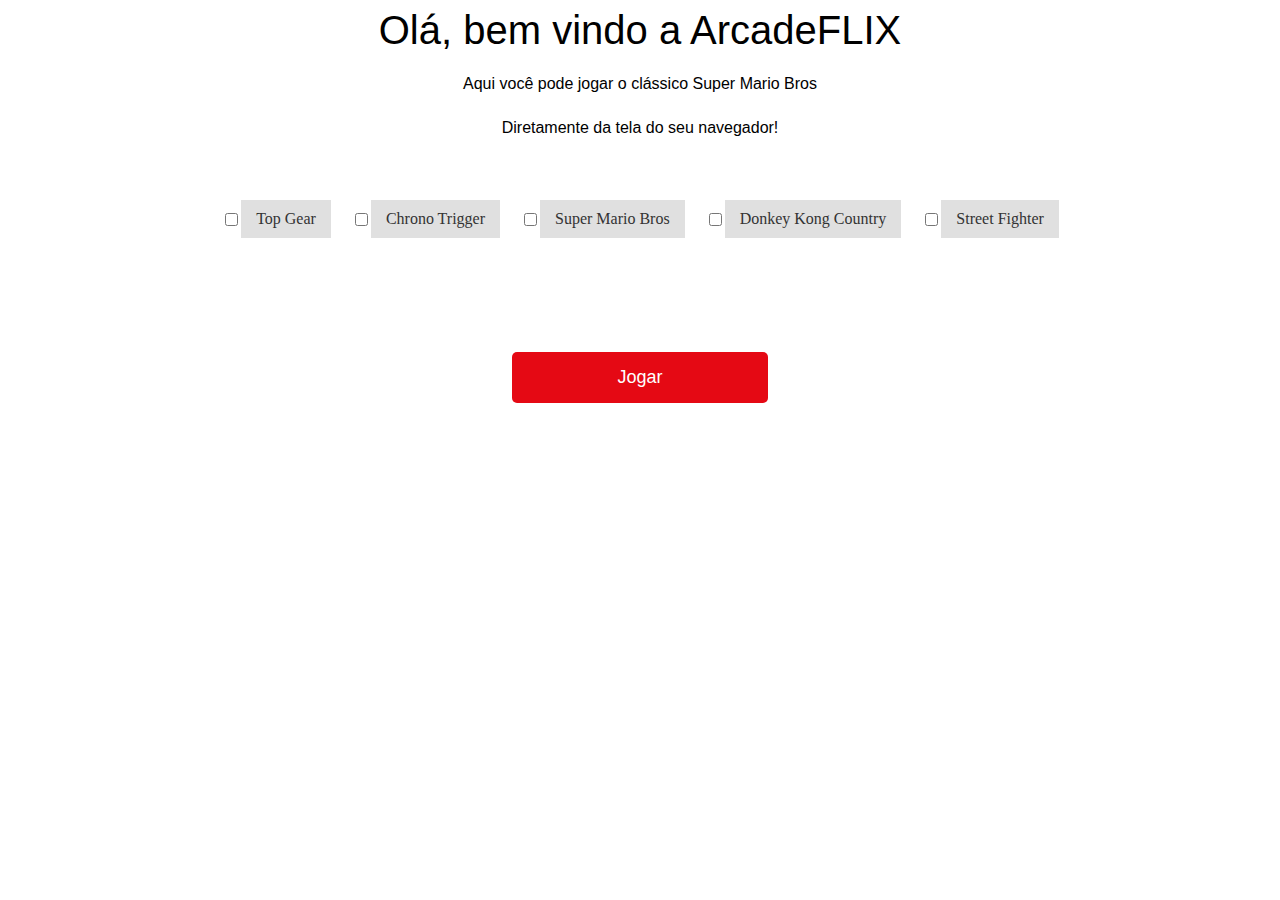
==== index.html @ ba0482ca "Baseline Begin - bug: Stop the music when unchecked" ====
<!DOCTYPE html>
<html lang="en">
<head>
    <meta charset="UTF-8">
    <meta name="viewport" content="width=device-width, initial-scale=1.0">
    <title>GameFlix</title>
    <link rel="stylesheet" href="css/style.css">
    <script src="sounds.js"></script>
</head>
<body>
    <h1>Olá, bem vindo a ArcadeFLIX</h1>
    <p>Aqui você pode jogar o clássico Super Mario Bros</p>
    <p>Diretamente da tela do seu navegador!</p>
   
    <div class="panel-selector" id="btn1">
        <div class="botao-seletor">
          <input type="checkbox" name="opcao" id="opcao1" onclick="playMusic('audio1')">
          <audio id="audio1" src="sounds/topgear-theme.mp3"></audio>
          <label for="opcao1">Top Gear</label>
        </div>
        
        <div class="botao-seletor" id="btn2">
          <input type="checkbox" name="opcao" id="opcao2" onclick="playMusic('audio2')"> 
          <audio id="audio2" src="sounds/chrono-theme.mp3"></audio>
          <label for="opcao2">Chrono Trigger</label>
        </div>
      
        <div class="botao-seletor" id="btn3">
          <input type="checkbox" name="opcao" id="opcao3" onclick="playMusic('audio3')">
          <audio id="audio3" src="sounds/supermario-theme.mp3"></audio>
          <label for="opcao3">Super Mario Bros</label>
        </div>
      
        <div class="botao-seletor" id="btn4">
          <input type="checkbox" name="opcao" id="opcao4" onclick="playMusic('audio4')">
          <audio id="audio4" src="sounds/dk-theme.mp3"></audio>
          <label for="opcao4">Donkey Kong Country</label>
        </div>
      
        <div class="botao-seletor" id="btn5">
          <input type="checkbox" name="opcao" id="opcao5" onclick="playMusic('audio5')">
          <audio id="audio5" src="sounds/street-theme.mp3"></audio>
          <label for="opcao5">Street Fighter</label>
        </div>
      </div>
    <div class="button">
        Jogar
    </div>
        
</body>
</html>
---- css/style.css ----
/* Path: index.html */



/*Make a class css called games witch allgh each game-item side by side in the center of the page  */
.games{
    display: flex;
    flex-wrap: wrap;
    justify-content: center;
    align-items: center;
    margin: 0 auto;
    width: 100%;
    height: 100%;
    z-index: 1;
    margin-bottom: 100px;
    margin-top: 50px;
}



h1{
    font-size: 40px;
    font-weight: 400;
    line-height: 1.1;
    margin: 0 0 20px;
    font-family: 'Helvetica Neue', Helvetica, Arial, sans-serif;
    text-align: center;
}

p{
    font-size: 16px;
    font-weight: 400;
    line-height: 1.5;
    margin: 0 0 20px;
    font-family: 'Helvetica Neue', Helvetica, Arial, sans-serif;
    text-align: center;
    z-index: auto;
    
}

/* make a button like a profile select from Netflix */
.button {
    background-color: #e50914;
    position: absolute;
    border: none;
    color: white;
    padding: 15px 32px;
    align-items: center;
    font-size: 18px;
    margin: 4px auto;
    left: 0;
    right: 0;
    cursor: pointer;
    width: 15%;
    text-align: center;
    border-radius: 5px;
    font-family: 'Helvetica Neue', Helvetica, Arial, sans-serif;
    z-index: 1;
   
}

.button:hover{
    background-color: #a2050dc3;
    color: #fff;
    transition: 0.8s;
    z-index: 1;
}


    .panel-selector{
        display: flex;
        flex-wrap: wrap;
        justify-content: center;
        align-items: center;
        margin: 0 auto;
        width: 100%;
        height: 100%;
        z-index: 1;
        margin-bottom: 100px;
        margin-top: 50px;

    }
/* Make a  css called botao-seletor witch allgh each game-item side by side in the center of the page  */
.botao-seletor {
    display: flex;
    flex-wrap: nowrap;
    justify-content: center;
    align-items: center;
    margin: 0 auto;
    z-index: 1;
    margin: 10px;
  }
  
  .botao-seletor input[type="radio"] {
    position: absolute;
    left: -9999px;
  }
  
  .botao-seletor label {
    display: block;
    cursor: pointer;
    padding: 10px 15px;
    background-color: #e0e0e0;
    color: #333;
  }
  
  .botao-seletor label:hover {
    background-color: #ccc;
  }
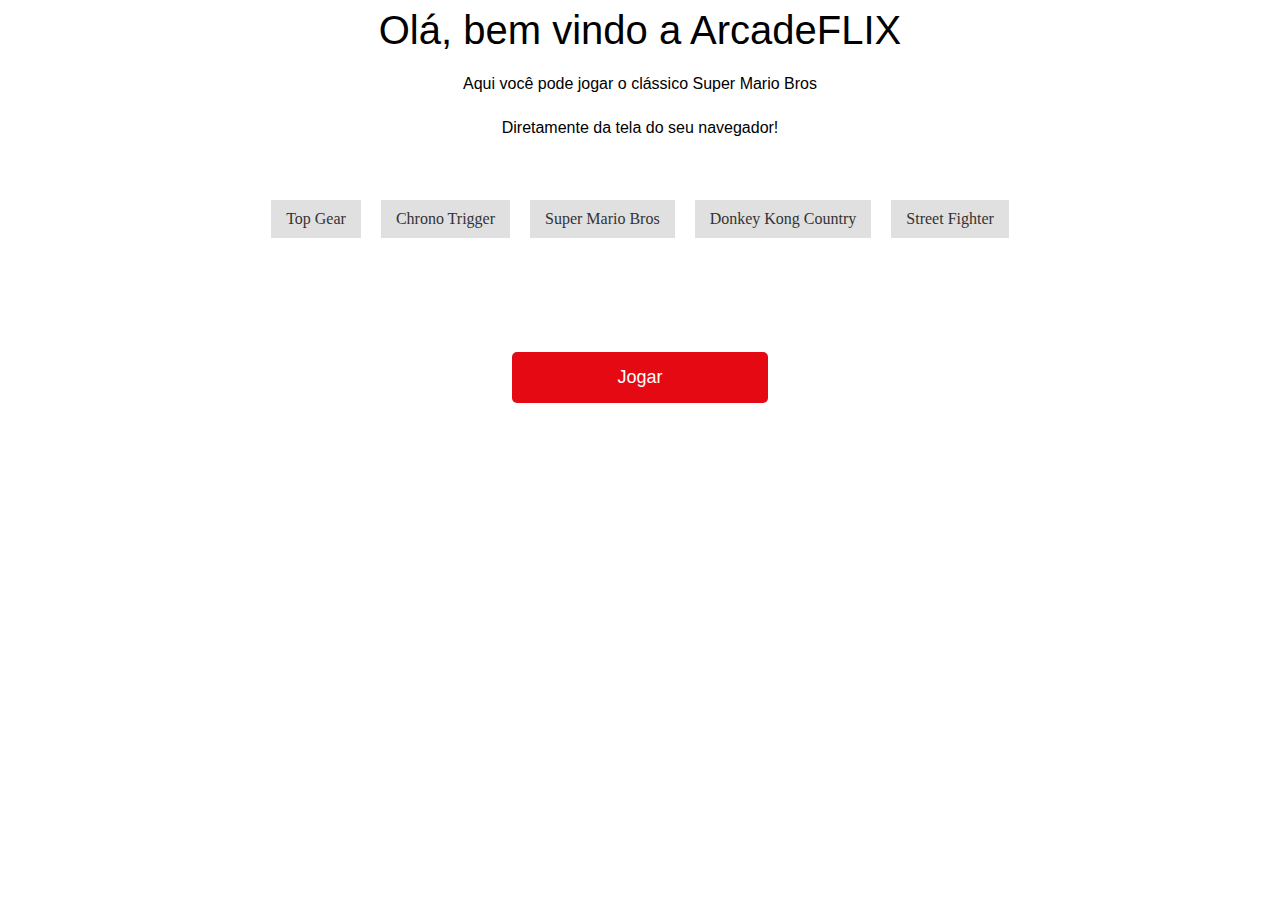
==== commit 854952f4: ""Sample Audios OK" Todos Bugs corrigidos" ====
--- a/index.html
+++ b/index.html
@@ -12,34 +12,29 @@
     <p>Aqui você pode jogar o clássico Super Mario Bros</p>
     <p>Diretamente da tela do seu navegador!</p>
    
-    <div class="panel-selector" id="btn1">
-        <div class="botao-seletor">
-          <input type="checkbox" name="opcao" id="opcao1" onclick="playMusic('audio1')">
-          <audio id="audio1" src="sounds/topgear-theme.mp3"></audio>
+    <div class="panel-selector" id="bota-games">
+        <div class="botao-seletor" id="btn1" onmouseover="playMusic1('audio1')" onmouseleave="pauseMusic1('audio1')">
+          <audio  id="audio1" src="sounds/topgear-theme.mp3"></audio>
           <label for="opcao1">Top Gear</label>
         </div>
         
-        <div class="botao-seletor" id="btn2">
-          <input type="checkbox" name="opcao" id="opcao2" onclick="playMusic('audio2')"> 
+        <div class="botao-seletor" id="btn2" onmouseover="playMusic2('audio2')" onmouseleave="pauseMusic2('audio2')">
           <audio id="audio2" src="sounds/chrono-theme.mp3"></audio>
           <label for="opcao2">Chrono Trigger</label>
         </div>
       
-        <div class="botao-seletor" id="btn3">
-          <input type="checkbox" name="opcao" id="opcao3" onclick="playMusic('audio3')">
+          <div class="botao-seletor" id="btn3" onmouseover="playMusic3('audio3')" onmouseleave="pauseMusic3('audio3')">
           <audio id="audio3" src="sounds/supermario-theme.mp3"></audio>
           <label for="opcao3">Super Mario Bros</label>
         </div>
       
-        <div class="botao-seletor" id="btn4">
-          <input type="checkbox" name="opcao" id="opcao4" onclick="playMusic('audio4')">
-          <audio id="audio4" src="sounds/dk-theme.mp3"></audio>
-          <label for="opcao4">Donkey Kong Country</label>
+        <div class="botao-seletor" id="btn4" onmouseover="playMusic4('audio4')" onmouseleave="pauseMusic4('audio1')">
+        <audio id="audio4" src="sounds/dk-theme.mp3"></audio>
+        <label for="opcao4">Donkey Kong Country</label>
         </div>
       
-        <div class="botao-seletor" id="btn5">
-          <input type="checkbox" name="opcao" id="opcao5" onclick="playMusic('audio5')">
-          <audio id="audio5" src="sounds/street-theme.mp3"></audio>
+        <div class="botao-seletor" id="btn5" onmouseover="playMusic5('audio5')" onmouseleave="pauseMusic5('audio5')">
+         <audio id="audio5" src="sounds/street-theme.mp3"></audio>
           <label for="opcao5">Street Fighter</label>
         </div>
       </div>
--- a/css/style.css
+++ b/css/style.css
@@ -59,12 +59,18 @@
    
 }
 
+
+
+
 .button:hover{
     background-color: #a2050dc3;
     color: #fff;
     transition: 0.8s;
     z-index: 1;
 }
+
+
+
 
 
     .panel-selector{
@@ -108,6 +114,6 @@
     background-color: #ccc;
   }
   
- 
+/*Make a CSS for .botao-seletor when it clicked the border line will
   
   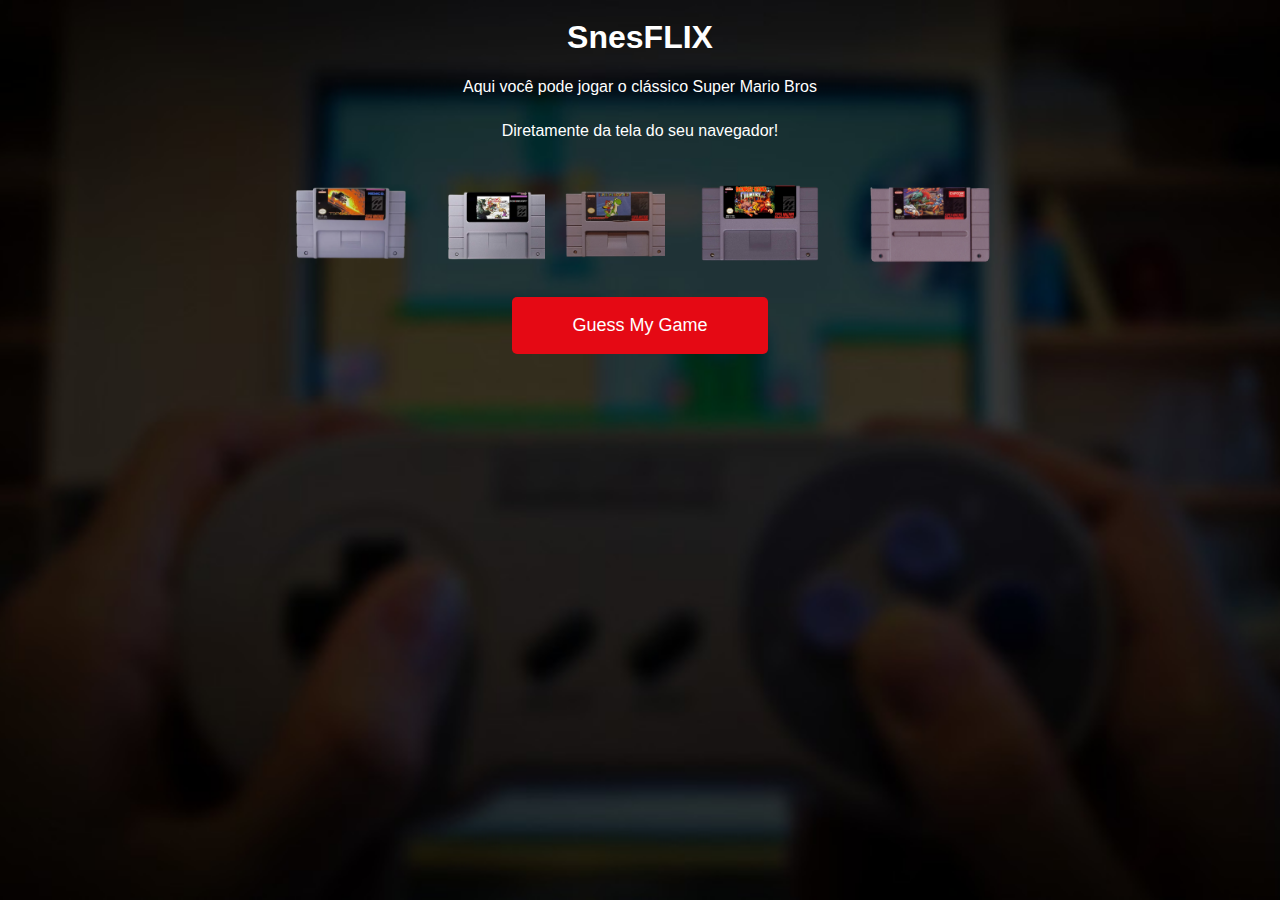
==== commit 631f8690: "UI Base concluido" ====
--- a/index.html
+++ b/index.html
@@ -8,39 +8,54 @@
     <script src="sounds.js"></script>
 </head>
 <body>
-    <h1>Olá, bem vindo a ArcadeFLIX</h1>
-    <p>Aqui você pode jogar o clássico Super Mario Bros</p>
-    <p>Diretamente da tela do seu navegador!</p>
-   
-    <div class="panel-selector" id="bota-games">
-        <div class="botao-seletor" id="btn1" onmouseover="playMusic1('audio1')" onmouseleave="pauseMusic1('audio1')">
-          <audio  id="audio1" src="sounds/topgear-theme.mp3"></audio>
-          <label for="opcao1">Top Gear</label>
-        </div>
-        
-        <div class="botao-seletor" id="btn2" onmouseover="playMusic2('audio2')" onmouseleave="pauseMusic2('audio2')">
-          <audio id="audio2" src="sounds/chrono-theme.mp3"></audio>
-          <label for="opcao2">Chrono Trigger</label>
-        </div>
+
+
+  <p></p>
+  <h1>SnesFLIX</h1>
+  <p>Aqui você pode jogar o clássico Super Mario Bros</p>
+  <p>Diretamente da tela do seu navegador!</p>
+
+ 
+  <div class="game-select">
       
-          <div class="botao-seletor" id="btn3" onmouseover="playMusic3('audio3')" onmouseleave="pauseMusic3('audio3')">
-          <audio id="audio3" src="sounds/supermario-theme.mp3"></audio>
-          <label for="opcao3">Super Mario Bros</label>
-        </div>
+    <div class="snes-button-box1"  onmouseover="playMusic1('audio1')" onmouseleave="pauseMusic1('audio1')">
+      <audio  id="audio1" src="sounds/topgear-theme.mp3"></audio>
+      </div>
       
-        <div class="botao-seletor" id="btn4" onmouseover="playMusic4('audio4')" onmouseleave="pauseMusic4('audio1')">
-        <audio id="audio4" src="sounds/dk-theme.mp3"></audio>
-        <label for="opcao4">Donkey Kong Country</label>
-        </div>
-      
-        <div class="botao-seletor" id="btn5" onmouseover="playMusic5('audio5')" onmouseleave="pauseMusic5('audio5')">
-         <audio id="audio5" src="sounds/street-theme.mp3"></audio>
-          <label for="opcao5">Street Fighter</label>
-        </div>
+      <div class="snes-button-box2" onmouseover="playMusic2('audio2')" onmouseleave="pauseMusic2('audio2')">
+      <audio id="audio2" src="sounds/chrono-theme.mp3"></audio>
       </div>
-    <div class="button">
-        Jogar
+    
+      <div class="snes-button-box3" onmouseover="playMusic3('audio3')" onmouseleave="pauseMusic3('audio3')">
+      <audio id="audio3" src="sounds/supermario-theme.mp3"></audio>
+      </div>
+    
+      <div class="snes-button-box4"  onmouseover="playMusic4('audio4')" onmouseleave="pauseMusic4('audio1')">
+      <audio id="audio4" src="sounds/dk-theme.mp3"></audio>
+      </div>
+    
+      <div class="snes-button-box5"   onmouseover="playMusic5('audio5')" onmouseleave="pauseMusic5('audio5')">
+      <audio id="audio5" src="sounds/street-theme.mp3"></audio>
+      </div>
+    
     </div>
-        
+    
+  <div class="button">
+      Guess My Game
+  </div>
+
+
+
+
+
+
+
+
+
+
+
+
+
 </body>
+
 </html>--- a/css/style.css
+++ b/css/style.css
@@ -1,31 +1,37 @@
-/* Path: index.html */
-
-
-
-/*Make a class css called games witch allgh each game-item side by side in the center of the page  */
-.games{
-    display: flex;
-    flex-wrap: wrap;
-    justify-content: center;
-    align-items: center;
-    margin: 0 auto;
+
+
+
+/*Make a Netflix backgroud */
+body{
+    background-color: rgba(43, 43, 43, 0.5);
+    background-image: url("../images/snesflix.jpg");
+    background-size: cover;
+    background-repeat: no-repeat;
+    background-position: center;
+    background-attachment: fixed;
+    font-family: 'Helvetica Neue', Helvetica, Arial, sans-serif;
+    color: #ffffff;
+    font-size: 16px;
+    line-height: 1.5;
+    margin: 0;
+    padding: 0;
+    height: 100%;
     width: 100%;
-    height: 100%;
-    z-index: 1;
-    margin-bottom: 100px;
-    margin-top: 50px;
-}
-
-
-
-h1{
-    font-size: 40px;
-    font-weight: 400;
-    line-height: 1.1;
-    margin: 0 0 20px;
-    font-family: 'Helvetica Neue', Helvetica, Arial, sans-serif;
-    text-align: center;
-}
+    z-index: 1;
+    /*Coverd the backgroud with a dark*/
+
+    
+}
+
+
+  
+
+
+
+
+
+
+
 
 p{
     font-size: 16px;
@@ -36,6 +42,27 @@
     text-align: center;
     z-index: auto;
     
+}
+
+@font-face {
+  font-family:'Netflix';
+  src: url(../fonts/BebasNeue-Regular.otf) format
+  ('opentype'), url('../fonts/BebasNeue-Regular.ttf') format('truetype');
+  font-weight: normal;
+  font-style: normal;
+
+
+
+}
+
+
+h1{
+  font-family: 'Netflix','Times New Roman', Times, serif
+  font-size: 40px;
+  font-weight: 700;
+  line-height: 1.1;
+  margin: 0 0 20px;
+  text-align: center;
 }
 
 /* make a button like a profile select from Netflix */
@@ -56,6 +83,7 @@
     border-radius: 5px;
     font-family: 'Helvetica Neue', Helvetica, Arial, sans-serif;
     z-index: 1;
+    
    
 }
 
@@ -67,27 +95,18 @@
     color: #fff;
     transition: 0.8s;
     z-index: 1;
-}
-
-
-
-
-
-    .panel-selector{
-        display: flex;
-        flex-wrap: wrap;
-        justify-content: center;
-        align-items: center;
-        margin: 0 auto;
-        width: 100%;
-        height: 100%;
-        z-index: 1;
-        margin-bottom: 100px;
-        margin-top: 50px;
-
-    }
-/* Make a  css called botao-seletor witch allgh each game-item side by side in the center of the page  */
-.botao-seletor {
+   
+}
+
+
+
+
+
+        
+
+    
+/* Make a  css called game-select witch allgh each game-item side by side in the center of the page  */
+.game-select {
     display: flex;
     flex-wrap: nowrap;
     justify-content: center;
@@ -97,12 +116,12 @@
     margin: 10px;
   }
   
-  .botao-seletor input[type="radio"] {
+  .game-select input[type="radio"] {
     position: absolute;
     left: -9999px;
   }
   
-  .botao-seletor label {
+  .game-select label {
     display: block;
     cursor: pointer;
     padding: 10px 15px;
@@ -110,10 +129,112 @@
     color: #333;
   }
   
-  .botao-seletor label:hover {
+  .game-select label:hover {
     background-color: #ccc;
-  }
-  
-/*Make a CSS for .botao-seletor when it clicked the border line will
-  
-  +    
+  }
+  
+
+  .snes-button-box1 {
+    background-image: url(../images/topgear-fita.png);
+    background-size: cover;
+    width: 150px;
+    height: 100px;
+    display: inline-block;
+    margin: 10px;
+    border-radius: 10px;
+    cursor: pointer;
+    transform: scale(0.8);
+   
+
+}
+
+.snes-button-box1:hover{
+transition: transform .3s;
+    -ms-transform: scale(2.0);
+    -webkit-transform: scale(2.0);
+    transform: scale(2.0);
+  }
+
+
+
+
+  .snes-button-box2 {
+    background-image: url(../images/chrono-fita.png);
+    background-size: cover;
+    width: 100px;
+    height: 100px;
+    display: inline-block;
+    margin: 10px;
+    border-radius: 10px;
+    cursor: pointer;
+    
+}
+
+.snes-button-box2:hover{
+transition: transform .3s;
+    -ms-transform: scale(2.0);
+    -webkit-transform: scale(2.0);
+    transform: scale(2.0);
+  }
+
+  .snes-button-box3 {
+    background-image: url(../images/mario-fita.png);
+    background-size: cover;
+    width: 100px;
+    height: 100px;
+    display: inline-block;
+    margin: 10px;
+    border-radius: 10px;
+    cursor: pointer;
+    
+}
+
+.snes-button-box3:hover{
+transition: transform .3s;
+    -ms-transform: scale(2.0);
+    -webkit-transform: scale(2.0);
+    transform: scale(2.0);
+  }
+
+  .snes-button-box4 {
+    background-image: url(../images/dk-fita.png);
+    background-size: cover;
+    width: 150px;
+    height: 100px;
+    display: inline-block;
+    margin: 10px;
+    border-radius: 10px;
+    transform: scale(0.8);
+    cursor: pointer;
+    
+}
+
+.snes-button-box4:hover{
+transition: transform .3s;
+    -ms-transform: scale(2.0);
+    -webkit-transform: scale(2.0);
+    transform: scale(2.0);
+  }
+
+
+  .snes-button-box5 {
+    background-image: url("../images/street-fita.png");
+    background-size: cover;
+    width: 150px;
+    height: 100px;
+    display: inline-block;
+    margin: 10px;
+    border-radius: 10px;
+    cursor: pointer;
+    transform: scale(0.8);
+    cursor: pointer;
+    
+}
+
+.snes-button-box5:hover{
+transition: transform .3s;
+    -ms-transform: scale(2.0);
+    -webkit-transform: scale(2.0);
+    transform: scale(2.0);
+  }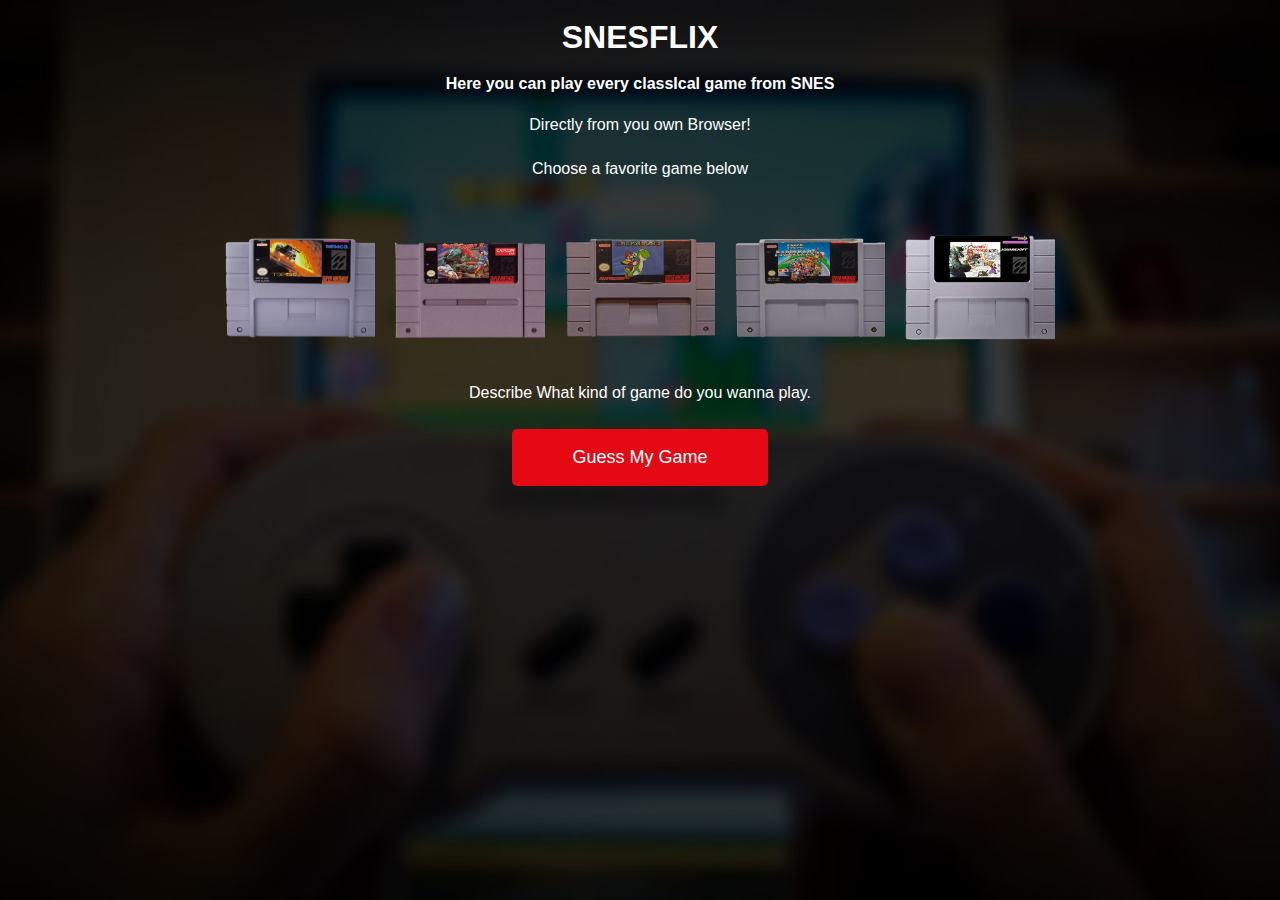
==== commit d66bdf9e: "Atualizações das Fitas" ====
--- a/index.html
+++ b/index.html
@@ -11,35 +11,37 @@
 
 
   <p></p>
-  <h1>SnesFLIX</h1>
-  <p>Aqui você pode jogar o clássico Super Mario Bros</p>
-  <p>Diretamente da tela do seu navegador!</p>
+  <h1>SNESFLIX</h1>
+  <h4>Here you can play every classIcal game from SNES</h4>
+  <p>Directly from you own Browser!</p>
+  <p>Choose a favorite game below</p>
 
  
   <div class="game-select">
       
-    <div class="snes-button-box1"  onmouseover="playMusic1('audio1')" onmouseleave="pauseMusic1('audio1')">
+      <div class="snes-button-box1"  onmouseover="playMusic1('audio1')" onmouseleave="pauseMusic1('audio1')">
       <audio  id="audio1" src="sounds/topgear-theme.mp3"></audio>
       </div>
       
-      <div class="snes-button-box2" onmouseover="playMusic2('audio2')" onmouseleave="pauseMusic2('audio2')">
-      <audio id="audio2" src="sounds/chrono-theme.mp3"></audio>
+      <div class="snes-button-box2"  onmouseover="playMusic1('audio2')" onmouseleave="pauseMusic1('audio1')">
+      <audio  id="audio1" src="sounds/topgear-theme.mp3"></audio>
+      </div>
+
+      <div class="snes-button-box3"  onmouseover="playMusic1('audio3')" onmouseleave="pauseMusic1('audio1')">
+      <audio  id="audio1" src="sounds/topgear-theme.mp3"></audio>
+      </div>
+        
+      <div class="snes-button-box4"  onmouseover="playMusic1('audio4')" onmouseleave="pauseMusic1('audio1')">
+      <audio  id="audio1" src="sounds/topgear-theme.mp3"></audio>
       </div>
     
-      <div class="snes-button-box3" onmouseover="playMusic3('audio3')" onmouseleave="pauseMusic3('audio3')">
-      <audio id="audio3" src="sounds/supermario-theme.mp3"></audio>
+      <div class="snes-button-box5"  onmouseover="playMusic1('audio5')" onmouseleave="pauseMusic1('audio1')">
+      <audio  id="audio1" src="sounds/topgear-theme.mp3"></audio>
       </div>
-    
-      <div class="snes-button-box4"  onmouseover="playMusic4('audio4')" onmouseleave="pauseMusic4('audio1')">
-      <audio id="audio4" src="sounds/dk-theme.mp3"></audio>
-      </div>
-    
-      <div class="snes-button-box5"   onmouseover="playMusic5('audio5')" onmouseleave="pauseMusic5('audio5')">
-      <audio id="audio5" src="sounds/street-theme.mp3"></audio>
-      </div>
+     
     
     </div>
-    
+    <p>Describe What kind of game do you wanna play.</p>
   <div class="button">
       Guess My Game
   </div>
--- a/css/style.css
+++ b/css/style.css
@@ -26,13 +26,6 @@
 
   
 
-
-
-
-
-
-
-
 p{
     font-size: 16px;
     font-weight: 400;
@@ -63,6 +56,16 @@
   line-height: 1.1;
   margin: 0 0 20px;
   text-align: center;
+}
+
+h4{
+  font-family: 'Netflix','Times New Roman', Times, serif
+  font-size: 20px;
+  font-weight: 700;
+  line-height: 1.1;
+  margin: 0 0 20px;
+  text-align: center;
+  display: block
 }
 
 /* make a button like a profile select from Netflix */
@@ -134,19 +137,16 @@
     
   }
   
-
   .snes-button-box1 {
-    background-image: url(../images/topgear-fita.png);
-    background-size: cover;
-    width: 150px;
-    height: 100px;
-    display: inline-block;
-    margin: 10px;
-    border-radius: 10px;
-    cursor: pointer;
-    transform: scale(0.8);
-   
-
+    background-image: url(../images/topgear-tape.png);
+    background-size: cover;
+    width: 150px;
+    height: 150px;
+    display: inline-block;
+    margin: 10px;
+    border-radius: 10px;
+    cursor: pointer;
+    
 }
 
 .snes-button-box1:hover{
@@ -156,14 +156,11 @@
     transform: scale(2.0);
   }
 
-
-
-
   .snes-button-box2 {
-    background-image: url(../images/chrono-fita.png);
-    background-size: cover;
-    width: 100px;
-    height: 100px;
+    background-image: url(../images/street-tape.png);
+    background-size: cover;
+    width: 150px;
+    height: 150px;
     display: inline-block;
     margin: 10px;
     border-radius: 10px;
@@ -181,8 +178,8 @@
   .snes-button-box3 {
     background-image: url(../images/mario-fita.png);
     background-size: cover;
-    width: 100px;
-    height: 100px;
+    width: 150px;
+    height: 150px;
     display: inline-block;
     margin: 10px;
     border-radius: 10px;
@@ -196,16 +193,15 @@
     -webkit-transform: scale(2.0);
     transform: scale(2.0);
   }
-
+ 
   .snes-button-box4 {
-    background-image: url(../images/dk-fita.png);
-    background-size: cover;
-    width: 150px;
-    height: 100px;
-    display: inline-block;
-    margin: 10px;
-    border-radius: 10px;
-    transform: scale(0.8);
+    background-image: url(../images/mariokart-tape.png);
+    background-size: cover;
+    width: 150px;
+    height:150px;
+    display: inline-block;
+    margin: 10px;
+    border-radius: 10px;
     cursor: pointer;
     
 }
@@ -217,17 +213,14 @@
     transform: scale(2.0);
   }
 
-
   .snes-button-box5 {
-    background-image: url("../images/street-fita.png");
-    background-size: cover;
-    width: 150px;
-    height: 100px;
-    display: inline-block;
-    margin: 10px;
-    border-radius: 10px;
-    cursor: pointer;
-    transform: scale(0.8);
+    background-image: url(../images/chrono-tape.png);
+    background-size: cover;
+    width: 150px;
+    height: 150px;
+    display: inline-block;
+    margin: 10px;
+    border-radius: 10px;
     cursor: pointer;
     
 }
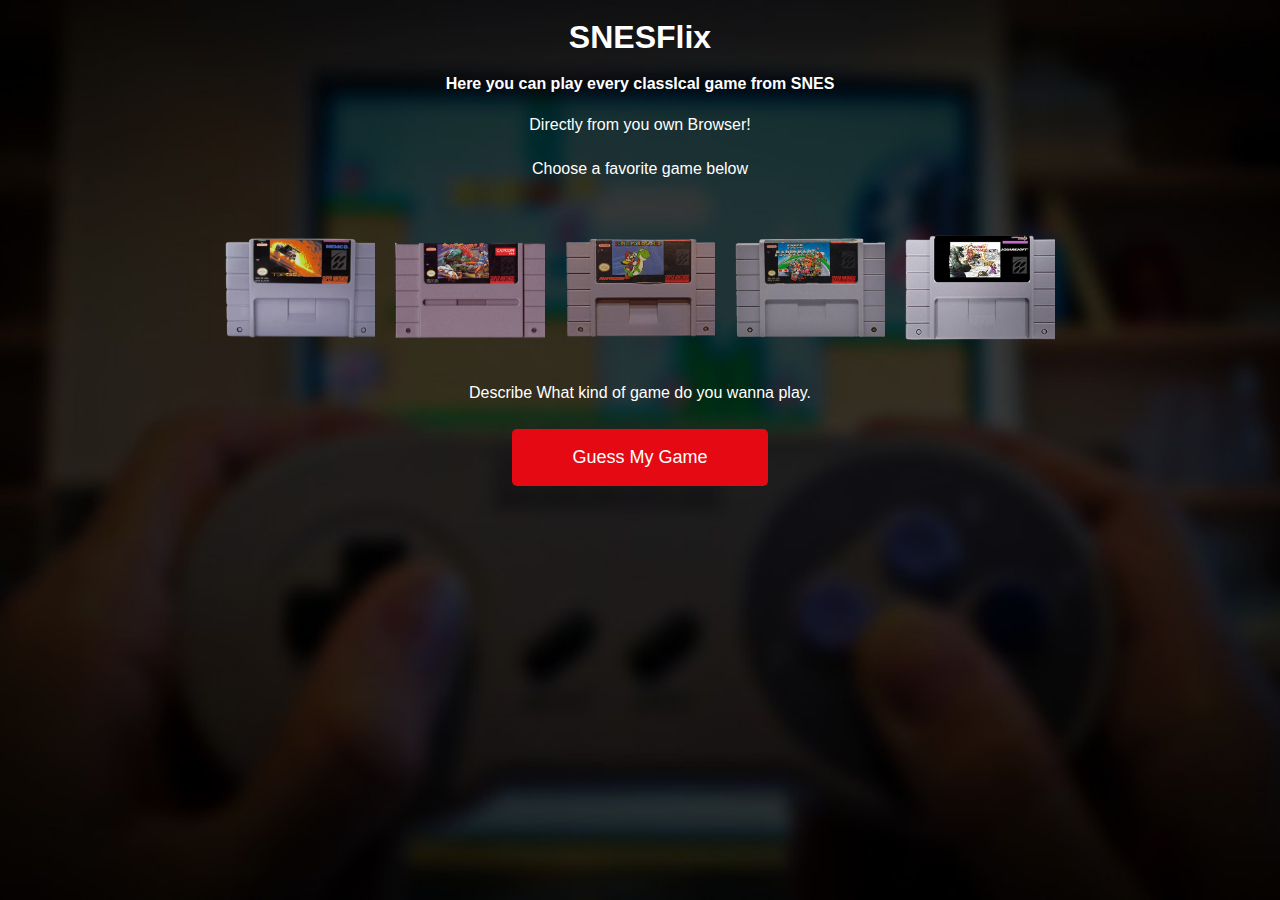
==== commit 8dff0f73: "Projeto MVP - Jogavel" ====
--- a/index.html
+++ b/index.html
@@ -9,38 +9,48 @@
 </head>
 <body>
 
-
   <p></p>
-  <h1>SNESFLIX</h1>
+  <h1>SNESFlix</h1>
   <h4>Here you can play every classIcal game from SNES</h4>
   <p>Directly from you own Browser!</p>
   <p>Choose a favorite game below</p>
 
+<script>
+  function EmulatorPage(url) {
+    window.location.href = url;
+  }    
+</script>
+
  
   <div class="game-select">
       
-      <div class="snes-button-box1"  onmouseover="playMusic1('audio1')" onmouseleave="pauseMusic1('audio1')">
+      <div class="snes-button-box1" onclick="EmulatorPage('gamePages/top-gear.html')"  onmouseover="playMusic1('audio1')" onmouseleave="pauseMusic1('audio1')">
       <audio  id="audio1" src="sounds/topgear-theme.mp3"></audio>
       </div>
       
-      <div class="snes-button-box2"  onmouseover="playMusic1('audio2')" onmouseleave="pauseMusic1('audio1')">
-      <audio  id="audio1" src="sounds/topgear-theme.mp3"></audio>
+      <div class="snes-button-box2" onclick="EmulatorPage('gamePages/street-fighter.html')" onmouseover="playMusic2('audio2')" onmouseleave="pauseMusic2('audio2')">
+      <audio  id="audio2" src="sounds/streetfighter-theme.mp3"></audio>
       </div>
 
-      <div class="snes-button-box3"  onmouseover="playMusic1('audio3')" onmouseleave="pauseMusic1('audio1')">
-      <audio  id="audio1" src="sounds/topgear-theme.mp3"></audio>
+      <div class="snes-button-box3" onclick="EmulatorPage('gamePages/super-mario.html')"  onmouseover="playMusic3('audio3')" onmouseleave="pauseMusic3('audio3')">
+      <audio  id="audio3" src="sounds/supermario-theme.mp3"></audio>
       </div>
         
-      <div class="snes-button-box4"  onmouseover="playMusic1('audio4')" onmouseleave="pauseMusic1('audio1')">
-      <audio  id="audio1" src="sounds/topgear-theme.mp3"></audio>
+      <div class="snes-button-box4" onclick="EmulatorPage('gamePages/mario-kart.html')" onmouseover="playMusic4('audio4')" onmouseleave="pauseMusic4('audio4')">
+      <audio  id="audio4" src="sounds/mariokart-theme.mp3"></audio>
       </div>
     
-      <div class="snes-button-box5"  onmouseover="playMusic1('audio5')" onmouseleave="pauseMusic1('audio1')">
-      <audio  id="audio1" src="sounds/topgear-theme.mp3"></audio>
+      <div class="snes-button-box5" onclick="EmulatorPage('gamePages/chrono-trigger.html')" onmouseover="playMusic5('audio5')" onmouseleave="pauseMusic5('audio5')">
+      <audio  id="audio5" src="sounds/chronotrigger-theme.mp3"></audio>
       </div>
-     
-    
-    </div>
+      </div>
+  <div>
+  </div>
+
+  
+
+
+
     <p>Describe What kind of game do you wanna play.</p>
   <div class="button">
       Guess My Game
